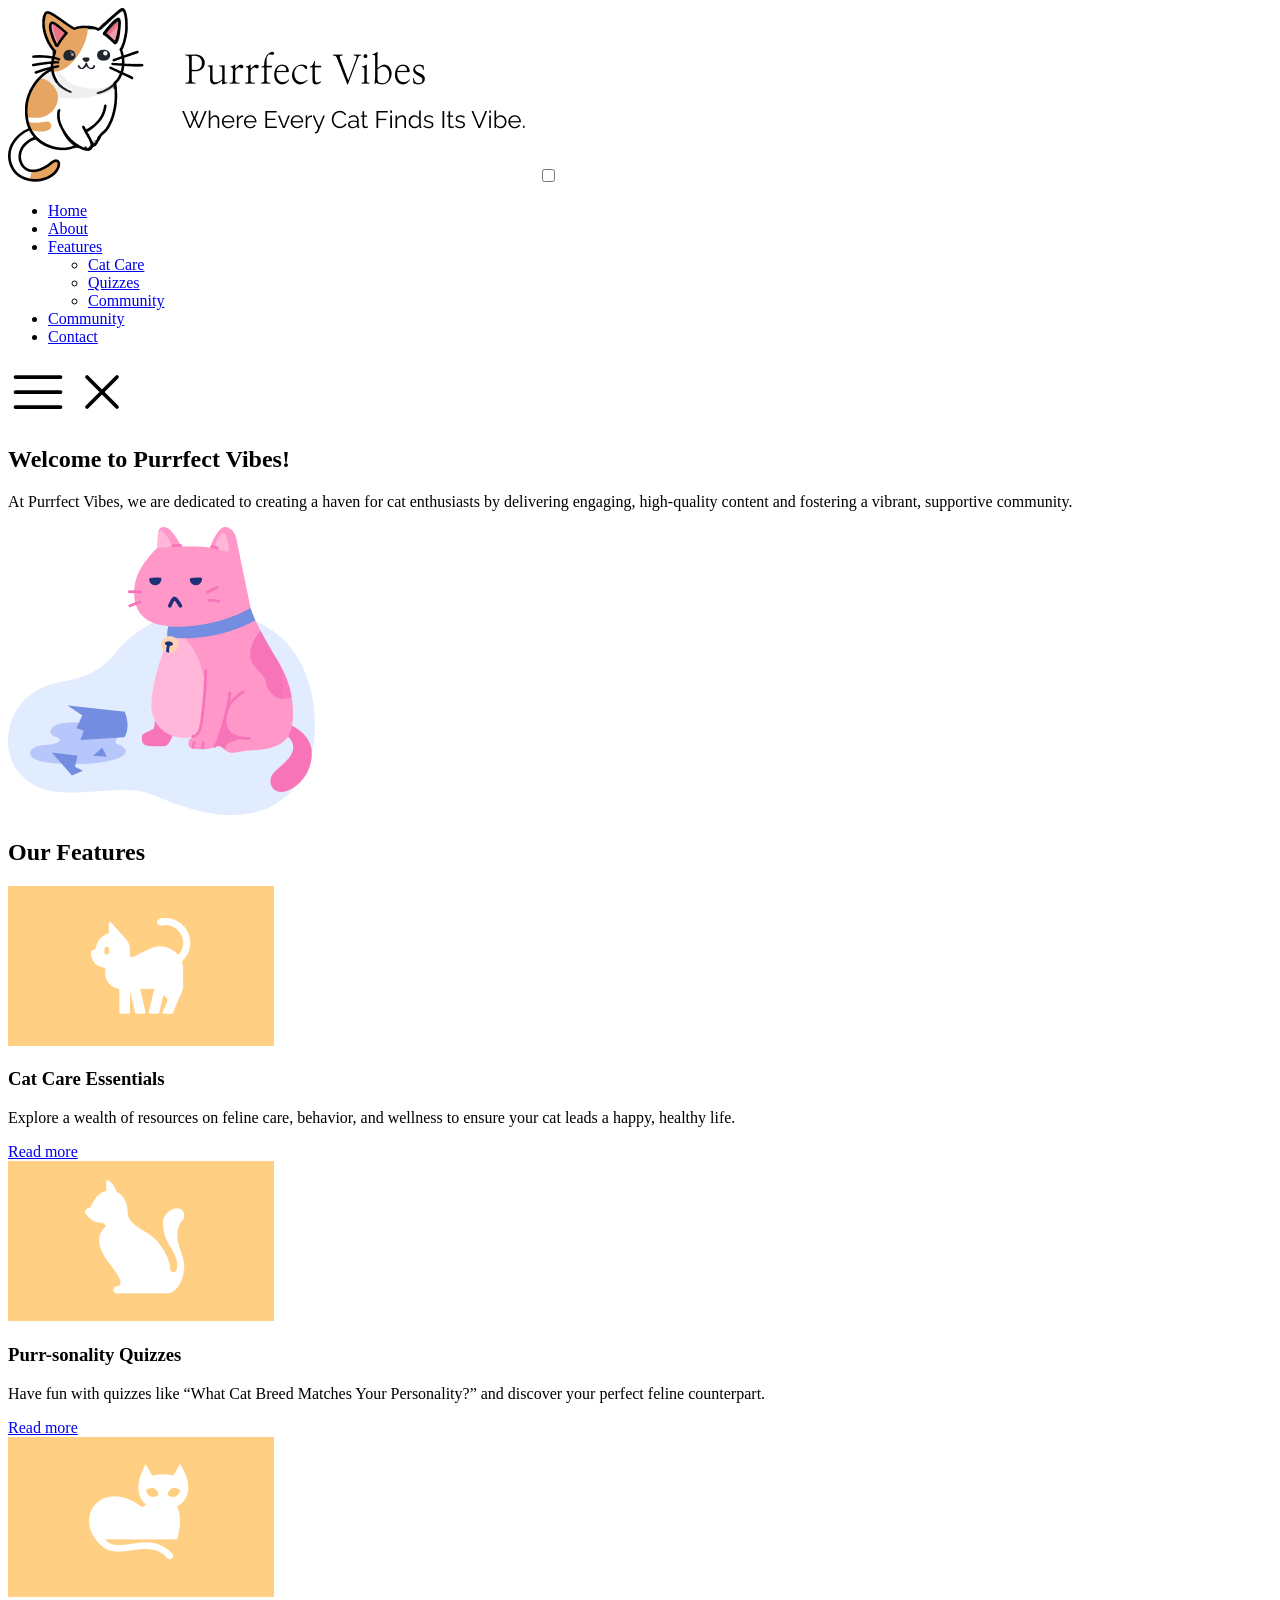
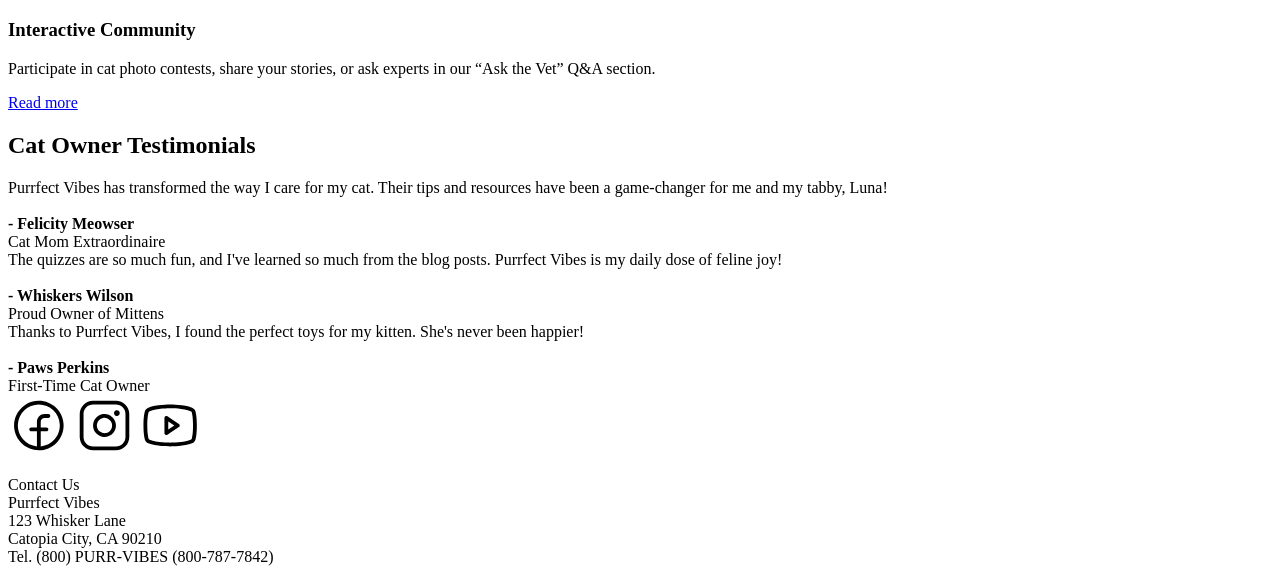
==== index.html @ 7d9baa05 "Add files via upload" ====
<!DOCTYPE html>
<html lang="en">
<head>
    <meta charset="utf-8">
    <meta name="viewport" content="width=device-width, initial-scale=1.0">
    <link rel="apple-touch-icon" sizes="180x180" href="images/favicons/apple-touch-icon.png">
    <link rel="icon" type="image/png" sizes="32x32" href="images/favicons/favicon-32x32.png">
    <link rel="icon" type="image/png" sizes="16x16" href="images/favicons/favicon-16x16.png">
    <link rel="manifest" href="images/favicons/site.webmanifest">
    <title>Welcome to Purrfect Vibes!</title>

    <link href="https://fonts.googleapis.com/css2?family=Nanum+Myeongjo:wght@400;700;800&family=Raleway:wght@400;500;600;700&display=swap" rel="stylesheet">
    <link rel="stylesheet" href="css/reset.css">
    <link rel="stylesheet" href="css/styles.css">
</head>
<body class="home">
 <header>
  <div class="container">
   <a href="index.html"><img src="images/logo.png" alt="logo"></a>
  <input type="checkbox" class="navToggler" id="navToggler">
<nav>
 <ul>
<li><a href="index.html">Home</a></li>
<li><a href="about.html">About</a></li>
 <li><a href="features.html">Features</a>
                        <ul class="sub-menu">
                            <li><a href="features.html#cat-care">Cat Care</a></li>
                            <li><a href="features.html#quizzes">Quizzes</a></li>
                            <li><a href="features.html#community">Community</a></li>
                        </ul>
                    </li>
                    <li><a href="community.html">Community</a></li>
                    <li><a href="contact.html" class="button">Contact</a></li>
                </ul>
            </nav>
            <label for="navToggler" class="navTogglerMenu" name="navToggler">
                <img src="images/menu.svg" class="menuOpen" alt="menu">
                <img src="images/x.svg" class="menuClose" alt="close">
            </label>
        </div>
    </header>

    <section class="hero">
        <div class="container">
            <div class="hero-text">
                <h1>Welcome to Purrfect Vibes!</h1>
                <p>At Purrfect Vibes, we are dedicated to creating a haven for cat enthusiasts by delivering engaging, high-quality content and fostering a vibrant, supportive community.</p>
            </div>
            <img src="images/hero-cat.png" alt="hero cat">
        </div>
    </section>

    <section class="features container">
        <h2>Our Features</h2>
        <div class="feature-container">
            <div class="feature-block">
                <img src="images/cat-care.jpg" alt="cat care">
                <h3>Cat Care Essentials</h3>
                <p>Explore a wealth of resources on feline care, behavior, and wellness to ensure your cat leads a happy, healthy life.</p>
                <a href="features.html#cat-care">Read more</a>
            </div>

            <div class="feature-block">
                <img src="images/cat-quizzes.jpg" alt="cat quizzes">
                <h3>Purr-sonality Quizzes</h3>
                <p>Have fun with quizzes like “What Cat Breed Matches Your Personality?” and discover your perfect feline counterpart.</p>
                <a href="features.html#quizzes">Read more</a>
            </div>

            <div class="feature-block">
                <img src="images/cat-community.jpg" alt="cat community">
                <h3>Interactive Community</h3>
                <p>Participate in cat photo contests, share your stories, or ask experts in our “Ask the Vet” Q&A section.</p>
                <a href="features.html#community">Read more</a>
            </div>
        </div>
    </section>

    <section class="testimonials">
        <div class="container">
            <h2>Cat Owner Testimonials</h2>
            <div class="testimonial-container">
                <div class="testimonial-block">
                    Purrfect Vibes has transformed the way I care for my cat. Their tips and resources have been a game-changer for me and my tabby, Luna!<br><br>
                    <strong>- Felicity Meowser</strong><br>
                    Cat Mom Extraordinaire
                </div>

                <div class="testimonial-block">
                    The quizzes are so much fun, and I've learned so much from the blog posts. Purrfect Vibes is my daily dose of feline joy!<br><br>
                    <strong>- Whiskers Wilson</strong><br>
                    Proud Owner of Mittens
                </div>

                <div class="testimonial-block">
                    Thanks to Purrfect Vibes, I found the perfect toys for my kitten. She's never been happier!<br><br>
                    <strong>- Paws Perkins</strong><br>
                    First-Time Cat Owner
                </div>
            </div>
        </div>
    </section>

    <footer>
        <div class="social-icons">
            <a href="#"><img src="images/facebook.svg" alt="Facebook"></a>
            <a href="#"><img src="images/instagram.svg" alt="Instagram"></a>
            <a href="#"><img src="images/youtube.svg" alt="Youtube"></a>
        </div>
        <p>
            Contact Us<br>
            Purrfect Vibes<br>
            123 Whisker Lane<br>
            Catopia City, CA 90210<br>
            Tel. (800) PURR-VIBES (800-787-7842)<br>
        </p>
    </footer>
</body>
</html>
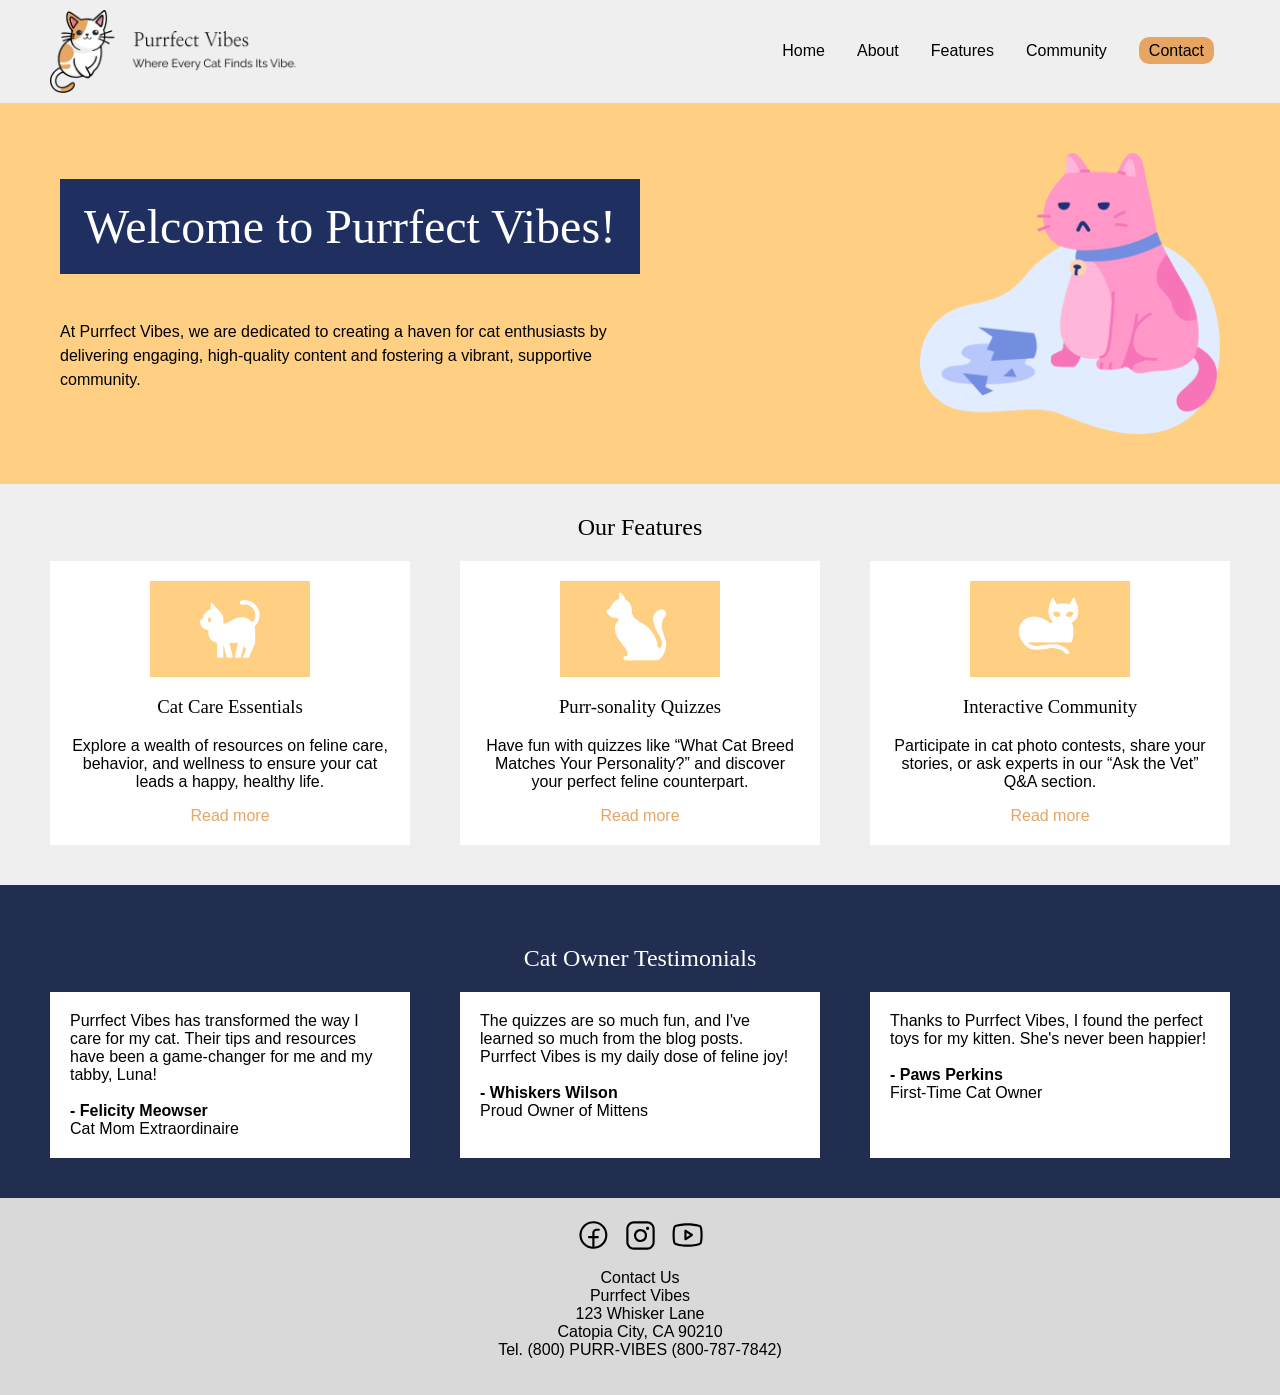
==== commit e4112f78: "Update index.html" ====
--- a/index.html
+++ b/index.html
@@ -10,8 +10,7 @@
     <title>Welcome to Purrfect Vibes!</title>
 
     <link href="https://fonts.googleapis.com/css2?family=Nanum+Myeongjo:wght@400;700;800&family=Raleway:wght@400;500;600;700&display=swap" rel="stylesheet">
-    <link rel="stylesheet" href="css/reset.css">
-    <link rel="stylesheet" href="css/styles.css">
+<link rel="stylesheet" href="styles.css">
 </head>
 <body class="home">
  <header>
@@ -116,4 +115,4 @@
         </p>
     </footer>
 </body>
-</html>+</html>
--- a/styles.css
+++ b/styles.css
@@ -0,0 +1,803 @@
+* {
+    box-sizing: border-box;
+}
+
+body,
+textarea {
+    font-size: 16px;
+    font-family: 'Raleway', Arial, Helvetica, sans-serif;
+    margin: 0;
+    background-color: #efefef;
+    color: #000;
+}
+
+h1,
+h2,
+h3,
+h4,
+h5,
+h6 {
+    font-family: 'Nanum Myeongjo', serif;
+    font-weight: 400;
+}
+
+.container {
+    max-width: 1200px;
+    margin: auto;
+    padding: 10px;
+}
+
+a {
+    color: #e6a563;
+    text-decoration: none;
+}
+
+a:hover {
+    opacity: 0.8;
+}
+
+img {
+    max-width: 100%;
+    height: auto;
+    display: block;
+}
+
+/* Header */
+header {
+    background-color: #efefef;
+}
+
+header a {
+    text-decoration: none;
+    color: #000;
+}
+
+header a:hover {
+    color: #e6a563;
+}
+
+header .container {
+    padding: 10px;
+    display: flex;
+    align-items: center;
+    justify-content: flex-end;
+}
+
+header .container > a:first-child {
+    width: 250px;
+    margin-right: auto;
+}
+
+header ul {
+    list-style-type: none;
+    display: flex;
+    align-items: center;
+    margin: 0;
+    padding: 0;
+}
+
+.button {
+    background-color: #e6a563;
+    border-radius: 10px;
+    padding: 5px 10px;
+}
+
+.button:hover {
+    background-color: #fff;
+}
+
+nav li {
+    margin: 0 1em;
+    position: relative;
+    padding-bottom: 20px;
+    padding-top: 20px;
+}
+
+.sub-menu {
+    position: absolute;
+    left: 0;
+    flex-direction: column;
+    margin-top: 20px;
+    gap: 20px;
+    background-color: #fff;
+    border: 1px solid #efefef;
+    border-radius: 20px;
+    padding: 10px 20px 20px 10px;
+    align-items: flex-start;
+    display: none;
+    z-index: 50;
+}
+
+.sub-menu li {
+    padding: 0;
+    margin: 0;
+}
+
+nav li:hover > .sub-menu,
+nav li > .sub-menu:hover {
+    display: flex;
+}
+
+.navTogglerMenu,
+.navToggler {
+    display: none;
+}
+
+/* Home */
+body.home {
+    background-color: #efefef;
+}
+
+.hero {
+    background-color: #ffcf83;
+}
+
+.hero .container {
+    display: flex;
+    justify-content: space-between;
+    align-items: center;
+    padding: 50px 20px;
+}
+
+.hero .hero-text {
+    display: flex;
+    flex-direction: column;
+    justify-content: center;
+    width: 50%;
+}
+
+.hero h1 {
+    background-color: #1f2f5f;
+    color: #fff;
+    text-align: center;
+    font-size: 3rem;
+    margin: 0 0 30px 0;
+    padding: 20px;
+}
+
+.hero p {
+    line-height: 1.5;
+    font-size: 1rem;
+}
+
+.hero img {
+    width: 300px;
+}
+
+/* Page title bars */
+body > h2,
+body > section.container:first-of-type > h2 {
+    background-color: #1f2f5f;
+    color: #fff;
+    text-align: center;
+    font-size: 3rem;
+    margin: 0 auto 40px auto;
+    padding: 20px;
+    max-width: 1020px;
+}
+
+/* Home features */
+.features {
+    padding-bottom: 20px;
+}
+
+.features h2 {
+    text-align: center;
+    margin-bottom: 20px;
+}
+
+.feature-container {
+    display: flex;
+    justify-content: center;
+    gap: 50px;
+    padding-bottom: 20px;
+}
+
+.feature-block {
+    text-align: center;
+    background-color: #fff;
+    padding: 20px;
+    flex: auto;
+    width: 32%;
+}
+
+.feature-block img {
+    width: 160px;
+    margin: 0 auto 15px auto;
+}
+
+/* Testimonials */
+.testimonials {
+    background-color: #222e50;
+    padding: 30px 0;
+}
+
+.testimonials h2 {
+    color: #fff;
+    text-align: center;
+}
+
+.testimonial-container {
+    display: flex;
+    gap: 50px;
+}
+
+.testimonial-block {
+    background-color: #fff;
+    padding: 20px;
+    flex: auto;
+    width: 33%;
+}
+
+/* Team strip / generic team */
+.team {
+    padding-bottom: 20px;
+}
+
+.team img {
+    width: 80px;
+}
+
+.team-container {
+    display: flex;
+    justify-content: space-between;
+    gap: 20px;
+}
+
+.team-block {
+    text-align: center;
+    width: 25%;
+}
+
+/* About page */
+.about-overview {
+    max-width: 1100px;
+    margin: 0 auto 2rem auto;
+    display: flex;
+    justify-content: center;
+    align-items: center;
+    gap: 3rem;
+    padding: 0 2rem;
+}
+
+.overview-text {
+    max-width: 420px;
+}
+
+.overview-text h2 {
+    margin-bottom: 1rem;
+    font-size: 1.8rem;
+    text-align: left;
+    background: none;
+    color: #000;
+    padding: 0;
+}
+
+.overview-text p {
+    line-height: 1.6;
+}
+
+.team-section {
+    max-width: 1100px;
+    margin: 2rem auto;
+    background-color: #eeeeee;
+    text-align: center;
+    padding: 2rem;
+}
+
+.team-section h2 {
+    margin-bottom: 2rem;
+}
+
+.team-section .team-container {
+    display: flex;
+    justify-content: center;
+    gap: 2.5rem;
+    flex-wrap: wrap;
+}
+
+.team-section .team-block {
+    width: 150px;
+    text-align: center;
+    cursor: pointer;
+}
+
+.team-section .team-block img {
+    width: 70px;
+    height: 70px;
+    margin: 0 auto 0.75rem auto;
+}
+
+.team-section .team-block p {
+    margin: 0.2rem 0;
+    font-size: 0.9rem;
+}
+
+.team-section .team-block p:last-child {
+    font-style: italic;
+    font-size: 0.8rem;
+}
+
+.about-container {
+    display: flex;
+    flex-direction: column;
+    gap: 30px;
+}
+
+.about-block {
+    display: flex;
+    gap: 20px;
+    align-items: center;
+}
+
+.about-block img {
+    width: 80px;
+    height: 80px;
+}
+
+.video-container {
+    width: 100%;
+    max-width: 420px;
+}
+
+.video-container iframe {
+    width: 100%;
+    aspect-ratio: 16 / 9;
+    border: 0;
+    display: block;
+}
+
+/* Modal */
+.modal {
+    display: none;
+    position: fixed;
+    inset: 0;
+    background-color: rgba(0, 0, 0, 0.6);
+    justify-content: center;
+    align-items: center;
+    z-index: 999;
+}
+
+.modal-content {
+    background-color: #fff;
+    width: 90%;
+    max-width: 500px;
+    padding: 2rem;
+    border-radius: 8px;
+    position: relative;
+}
+
+.close {
+    position: absolute;
+    top: 10px;
+    right: 16px;
+    font-size: 2rem;
+    cursor: pointer;
+}
+
+/* Community */
+.community {
+    display: grid;
+    gap: 20px;
+    grid-template-columns: repeat(3, 1fr);
+    margin-bottom: 30px;
+    max-width: 1000px;
+}
+
+.event-block {
+    border: 1px solid #efefef;
+    box-shadow: 10px 10px 10px #efefef;
+    text-align: center;
+    background-color: #fff;
+}
+
+.event-block h3,
+.event-block p {
+    padding: 0 20px;
+}
+
+.event-block.featured {
+    grid-column: span 3;
+    display: grid;
+    grid-template-areas:
+        "image title"
+        "image text";
+    grid-template-columns: 1fr 1fr;
+    grid-template-rows: auto 1fr;
+    grid-column-gap: 20px;
+    align-items: center;
+}
+
+.event-block.featured img {
+    grid-area: image;
+}
+
+.event-block.featured h3 {
+    grid-area: title;
+    text-align: left;
+}
+
+.event-block.featured p {
+    grid-area: text;
+    text-align: left;
+}
+
+.event-block span {
+    font-style: italic;
+    color: #787878;
+    font-size: 0.9em;
+}
+
+.event-block p {
+    padding-bottom: 20px;
+}
+
+.calendar-container {
+    width: 100%;
+    max-width: 900px;
+    margin: 30px auto;
+}
+
+.calendar-container iframe {
+    width: 100%;
+    height: 600px;
+    border: 0;
+}
+
+/* Features page */
+.feature-page-block {
+    border: 1px solid #efefef;
+    padding: 20px;
+    border-radius: 20px;
+    background-color: #fff;
+}
+
+.feature-page-block h3 {
+    text-align: center;
+}
+
+.feature-page-block img {
+    height: 200px;
+    object-fit: cover;
+}
+
+.feature-page-block ul {
+    padding-left: 0;
+    list-style: none;
+}
+
+.feature-page-block li {
+    margin-bottom: 12px;
+    position: relative;
+    padding-left: 22px;
+}
+
+.feature-page-block li::before {
+    content: "🐾";
+    position: absolute;
+    left: 0;
+    top: 0;
+    font-size: 0.9rem;
+}
+
+/* Contact */
+.contact-container {
+    display: flex;
+    gap: 20px;
+    margin-bottom: 50px;
+    align-items: flex-start;
+}
+
+.contact-container address {
+    width: 30%;
+    font-style: italic;
+}
+
+.contact-container .form-container {
+    width: 70%;
+    max-width: 700px;
+}
+
+form {
+    display: grid;
+    grid-template-columns: repeat(2, 1fr);
+    gap: 1rem;
+}
+
+.form-group {
+    display: flex;
+    flex-direction: column;
+}
+
+.full-width {
+    grid-column: span 2;
+}
+
+input[type="email"],
+input[type="text"],
+input[type="tel"],
+textarea,
+select {
+    width: 100%;
+    height: 38px;
+    padding: 6px 10px;
+    background-color: #fff;
+    border: 1px solid #d1d1d1;
+    border-radius: 4px;
+    box-shadow: none;
+}
+
+textarea {
+    min-height: 65px;
+    padding-top: 6px;
+    padding-bottom: 6px;
+}
+
+form label {
+    font-weight: 600;
+    margin-bottom: 10px;
+}
+
+form input[type="checkbox"],
+form input[type="radio"] {
+    display: inline;
+}
+
+form .inline-checkbox label {
+    font-weight: 400;
+}
+
+input[type="submit"] {
+    padding: 0 30px;
+    font-size: 11px;
+    font-weight: 600;
+    line-height: 38px;
+    letter-spacing: .1rem;
+    text-transform: uppercase;
+    background-color: transparent;
+    border-radius: 4px;
+    border: 1px solid #bbb;
+    cursor: pointer;
+}
+
+input[type="submit"]:hover,
+input[type="submit"]:focus {
+    color: #333;
+    border-color: #888;
+    outline: 0;
+}
+
+input[type="text"]:required,
+input[type="tel"]:required,
+input[type="email"]:required {
+    border-color: red;
+}
+
+input[type="text"]:valid,
+input[type="tel"]:valid,
+input[type="email"]:valid {
+    border-color: green;
+}
+
+.map-container {
+    width: 100%;
+    max-width: 500px;
+    margin-top: 20px;
+}
+
+.map-container iframe {
+    width: 100%;
+    height: 300px;
+    border: 0;
+}
+
+/* Footer */
+footer {
+    text-align: center;
+    background-color: #d9d9d9;
+    padding: 20px;
+}
+
+.social-icons,
+footer > div {
+    display: flex;
+    justify-content: center;
+    gap: 12px;
+    margin-bottom: 10px;
+}
+
+footer img {
+    width: 35px;
+    height: auto;
+}
+
+/* Tablet */
+@media only screen and (max-width: 1040px) {
+    .community {
+        grid-template-columns: repeat(2, 1fr);
+    }
+
+    .event-block.featured {
+        grid-column: span 2;
+    }
+
+    .features-page .feature-container {
+        flex-wrap: wrap;
+        gap: 10px;
+    }
+
+    .features-page .feature-page-block {
+        width: 40%;
+    }
+}
+
+/* Mobile */
+@media only screen and (max-width: 767px) {
+    header .container {
+        flex-wrap: wrap;
+        position: relative;
+    }
+
+    header img {
+        width: 200px;
+    }
+
+    header nav {
+        position: absolute;
+        width: 100%;
+        top: 90px;
+        left: 0;
+        display: none;
+        z-index: 100;
+    }
+
+    header nav ul {
+        flex-direction: column;
+        align-items: center;
+        justify-content: center;
+        width: 100vw;
+        background-color: #efefef;
+        padding: 0;
+        border-top: 1px solid #fff;
+    }
+
+    header nav li {
+        width: 100%;
+        text-align: center;
+        border-bottom: 1px solid #fff;
+        padding: 0;
+        margin: 0;
+    }
+
+    header a {
+        display: inline-block;
+        width: 100%;
+        padding: 10px 0;
+    }
+
+    header nav li:last-child {
+        border-bottom: none;
+        padding: 0;
+    }
+
+    header .button {
+        width: 100%;
+        border-radius: 0;
+        display: block;
+        padding: 10px;
+    }
+
+    .navToggler,
+    .navTogglerMenu {
+        display: block;
+    }
+
+    .navTogglerMenu img {
+        width: 25px;
+    }
+
+    .navToggler:checked ~ nav {
+        display: block;
+    }
+
+    .navToggler,
+    .menuClose,
+    .navToggler:checked ~ .navTogglerMenu .menuOpen {
+        display: none;
+    }
+
+    .navToggler:checked ~ .navTogglerMenu .menuClose {
+        display: block;
+    }
+
+    .sub-menu {
+        display: flex;
+        position: relative;
+        border-radius: 0;
+        gap: 20px;
+        padding: 10px;
+    }
+
+    .hero .container {
+        display: block;
+        text-align: center;
+    }
+
+    .hero .hero-text {
+        width: 100%;
+        margin-bottom: 30px;
+    }
+
+    .feature-container {
+        flex-direction: column;
+        gap: 20px;
+    }
+
+    .feature-block,
+    .testimonial-block {
+        width: 100%;
+    }
+
+    .testimonial-container {
+        flex-direction: column;
+        gap: 20px;
+    }
+
+    .team-container {
+        flex-wrap: wrap;
+        justify-content: center;
+    }
+
+    .about,
+    .contact {
+        text-align: center;
+    }
+
+    .about-container {
+        gap: 50px;
+    }
+
+    .about-block {
+        flex-direction: column;
+    }
+
+    .about-overview {
+        flex-direction: column;
+        text-align: center;
+    }
+
+    .overview-text h2 {
+        text-align: center;
+    }
+
+    .community {
+        display: flex;
+        flex-direction: column;
+    }
+
+    .event-block.featured {
+        display: flex;
+        flex-direction: column;
+    }
+
+    .contact-container {
+        flex-direction: column;
+    }
+
+    .contact-container address,
+    .contact-container .form-container {
+        width: 100%;
+    }
+
+    form {
+        grid-template-columns: 1fr;
+    }
+
+    .full-width {
+        grid-column: span 1;
+    }
+
+    .calendar-container iframe {
+        height: 400px;
+    }
+}
